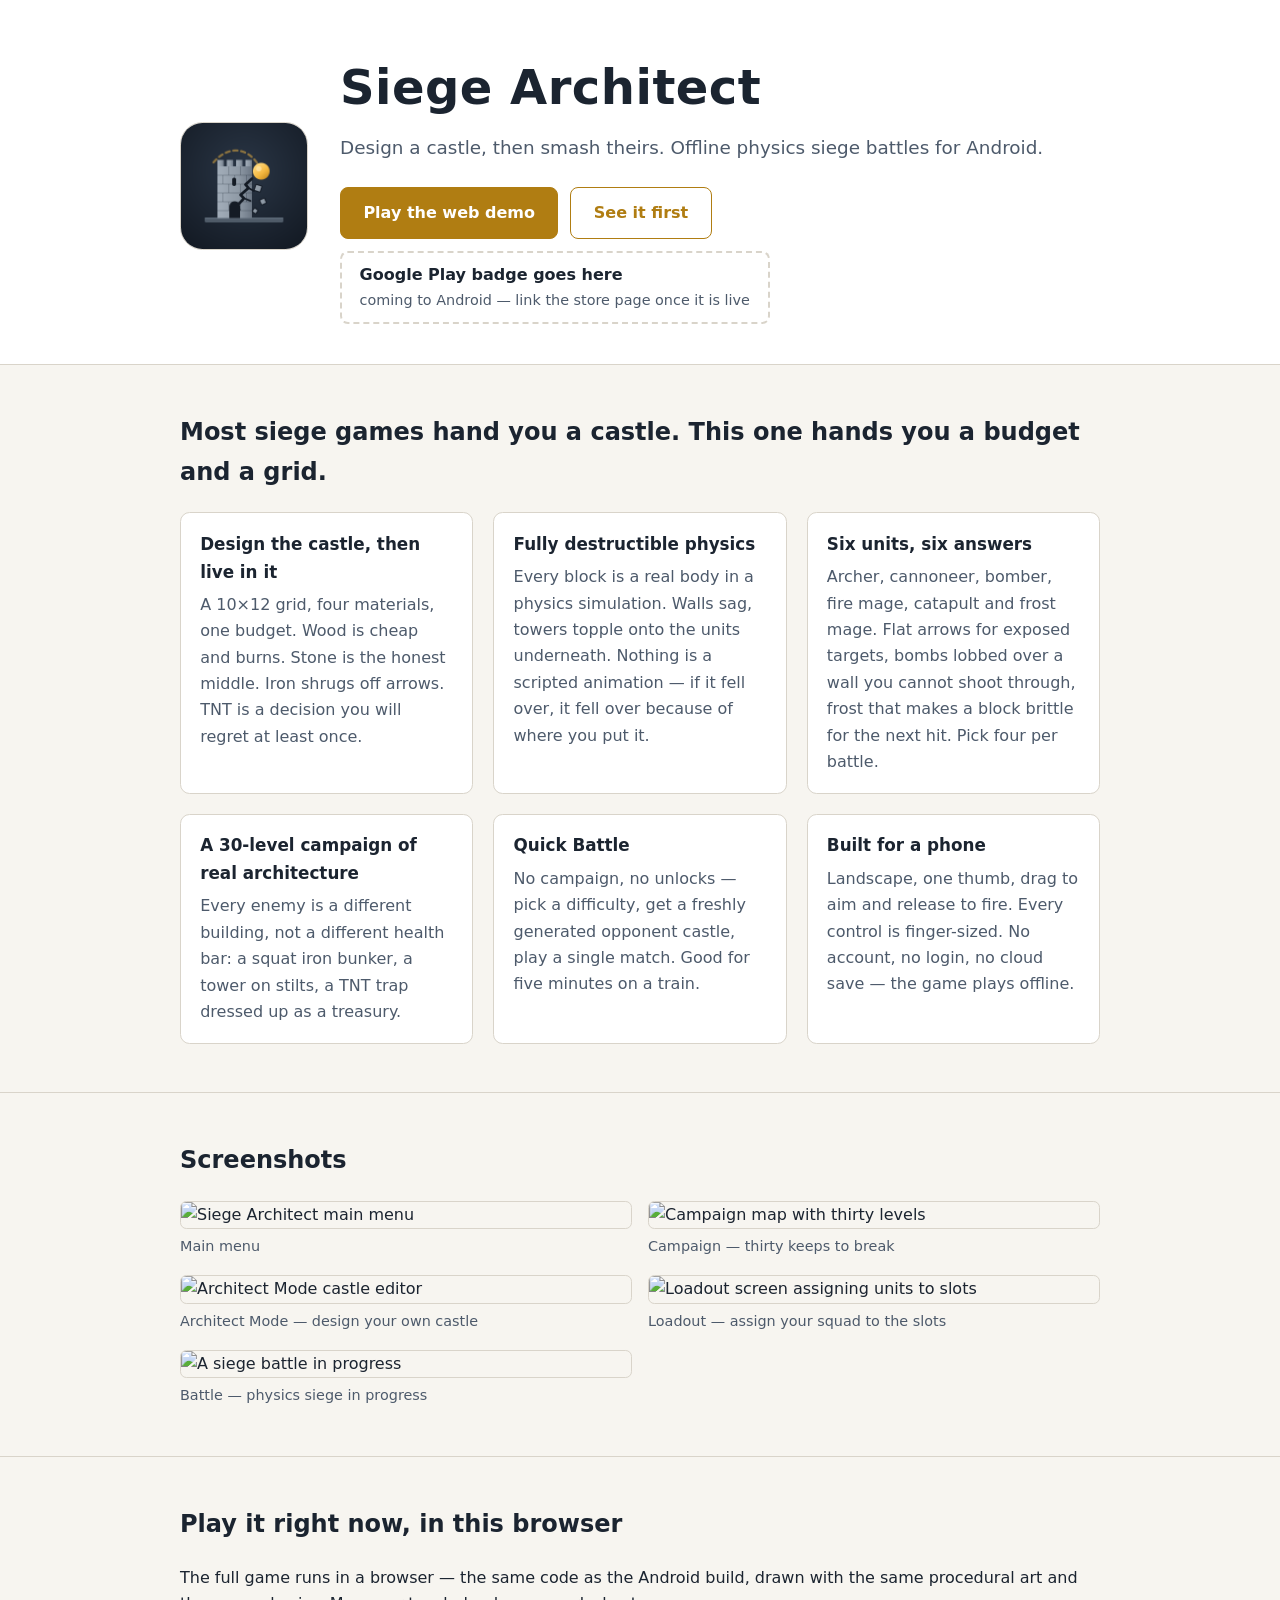
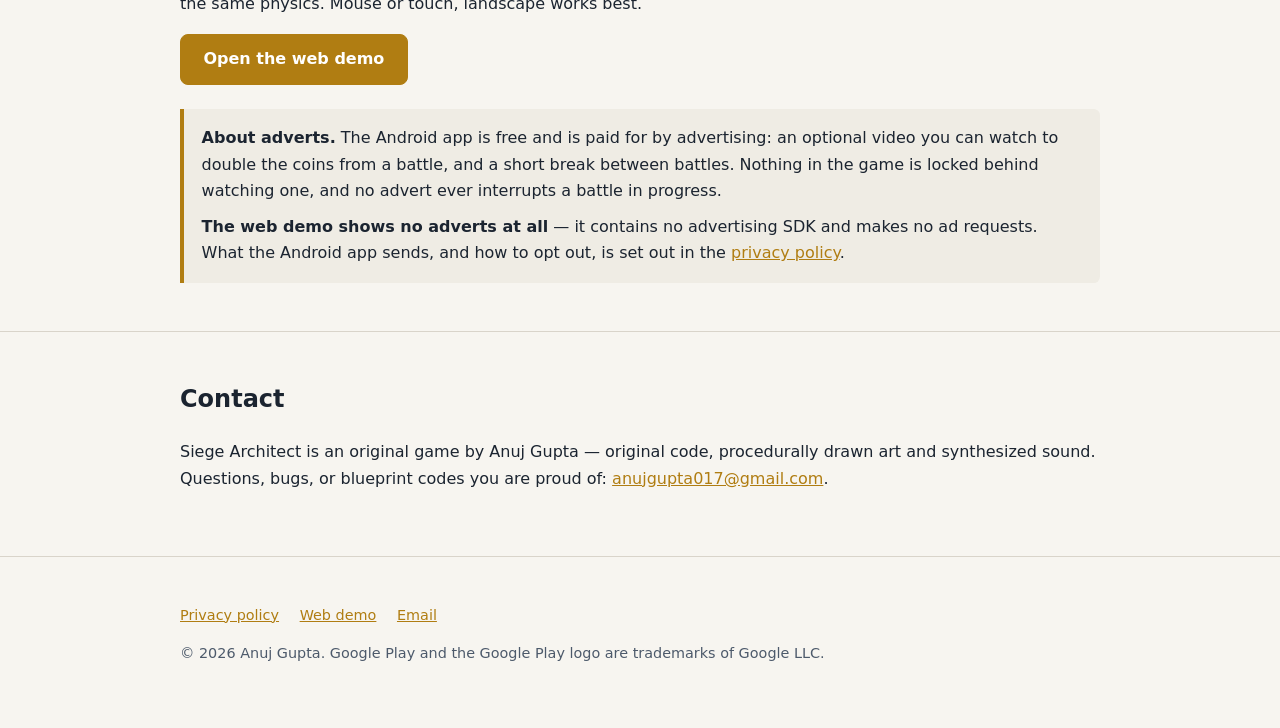
==== index.html @ a1d1ff63 "Add files via upload" ====
<!doctype html>
<html lang="en">
<head>
<meta charset="utf-8">
<meta name="viewport" content="width=device-width, initial-scale=1">
<title>Siege Architect — design a castle, then smash theirs</title>
<meta name="description" content="Siege Architect is a physics siege game for Android: design your own castle from a material budget, pick your squad, and fire arcing shots at a fully destructible enemy fortress. Play the demo in your browser.">
<link rel="icon" href="icon-512.png">
<meta property="og:title" content="Siege Architect">
<meta property="og:description" content="Design your own castle from a material budget, then find out whether you built better than your opponent did.">
<meta property="og:image" content="feature-graphic.png">
<meta property="og:type" content="website">
<style>
  :root {
    color-scheme: light dark;
    --bg: #f7f5f0;
    --panel: #ffffff;
    --panel-2: #efece4;
    --ink: #1b2430;
    --ink-dim: #4d5a6b;
    --rule: #d9d4ca;
    --accent: #b07d12;
    --accent-ink: #ffffff;
  }
  @media (prefers-color-scheme: dark) {
    :root {
      --bg: #141b25;
      --panel: #1b2430;
      --panel-2: #202b3a;
      --ink: #f5f1e8;
      --ink-dim: #a9b3c1;
      --rule: #2a3646;
      --accent: #f4b942;
      --accent-ink: #1b2430;
    }
  }
  * { box-sizing: border-box; }
  html { scroll-behavior: smooth; }
  body {
    margin: 0;
    background: var(--bg);
    color: var(--ink);
    font: 16px/1.65 "Trebuchet MS", Verdana, "Segoe UI", system-ui, sans-serif;
  }
  img { max-width: 100%; height: auto; display: block; }
  a { color: var(--accent); }
  .wrap { max-width: 60rem; margin: 0 auto; padding: 0 1.25rem; }

  /* Hero ------------------------------------------------------------- */
  .hero {
    background: var(--panel);
    border-bottom: 1px solid var(--rule);
    padding: 3rem 0 2.5rem;
  }
  .hero-grid {
    display: grid;
    gap: 2rem;
    grid-template-columns: 1fr;
    align-items: center;
  }
  @media (min-width: 52rem) {
    .hero-grid { grid-template-columns: 8rem 1fr; }
  }
  .hero img.icon {
    width: 8rem; height: 8rem;
    border-radius: 1.4rem;
    border: 1px solid var(--rule);
  }
  h1 { font-size: clamp(2rem, 6vw, 3rem); margin: 0 0 .35rem; letter-spacing: .01em; }
  .tagline { font-size: 1.15rem; color: var(--ink-dim); margin: 0 0 1.5rem; }
  .cta-row { display: flex; flex-wrap: wrap; gap: .75rem; align-items: center; }
  .btn {
    display: inline-block;
    padding: .8rem 1.4rem;
    border-radius: .5rem;
    text-decoration: none;
    font-weight: bold;
    border: 1px solid var(--accent);
    min-height: 3rem;
    line-height: 1.5rem;
  }
  .btn-primary { background: var(--accent); color: var(--accent-ink); }
  .btn-secondary { background: transparent; color: var(--accent); }
  /* Play badge placeholder — swap for the official badge once the app is live. */
  .badge-slot {
    display: inline-flex;
    align-items: center;
    gap: .6rem;
    padding: .6rem 1.1rem;
    border: 2px dashed var(--rule);
    border-radius: .5rem;
    color: var(--ink-dim);
    font-size: .9rem;
    min-height: 3rem;
  }
  .badge-slot strong { color: var(--ink); display: block; font-size: 1rem; }

  /* Sections --------------------------------------------------------- */
  section { padding: 3rem 0; border-bottom: 1px solid var(--rule); }
  h2 { font-size: 1.5rem; margin: 0 0 1.25rem; }
  h3 { font-size: 1.05rem; margin: 0 0 .35rem; }
  .features {
    display: grid;
    gap: 1.25rem;
    grid-template-columns: 1fr;
  }
  @media (min-width: 40rem) { .features { grid-template-columns: 1fr 1fr; } }
  @media (min-width: 60rem) { .features { grid-template-columns: 1fr 1fr 1fr; } }
  .feature {
    background: var(--panel);
    border: 1px solid var(--rule);
    border-radius: .6rem;
    padding: 1.1rem 1.2rem;
  }
  .feature p { margin: 0; color: var(--ink-dim); }

  .shots {
    display: grid;
    gap: 1rem;
    grid-template-columns: 1fr;
  }
  @media (min-width: 40rem) { .shots { grid-template-columns: 1fr 1fr; } }
  figure { margin: 0; }
  figure img { border: 1px solid var(--rule); border-radius: .4rem; }
  figcaption { color: var(--ink-dim); font-size: .9rem; margin-top: .4rem; }

  .note {
    background: var(--panel-2);
    border-left: 4px solid var(--accent);
    padding: 1rem 1.1rem;
    border-radius: 0 .4rem .4rem 0;
  }
  .note p { margin: 0 0 .6rem; }
  .note p:last-child { margin-bottom: 0; }

  footer { padding: 2rem 0 3rem; color: var(--ink-dim); font-size: .9rem; }
  footer a { margin-right: 1rem; }
</style>
</head>
<body>

<header class="hero">
  <div class="wrap hero-grid">
    <img class="icon" src="icon-512.png" alt="Siege Architect icon" width="512" height="512">
    <div>
      <h1>Siege Architect</h1>
      <p class="tagline">Design a castle, then smash theirs. Offline physics siege battles for Android.</p>
      <div class="cta-row">
        <a class="btn btn-primary" href="play/">Play the web demo</a>
        <a class="btn btn-secondary" href="#screenshots">See it first</a>
        <span class="badge-slot" title="Replace with the official Google Play badge once the app is published">
          <span>
            <strong>Google Play badge goes here</strong>
            coming to Android — link the store page once it is live
          </span>
        </span>
      </div>
    </div>
  </div>
</header>

<main>

  <section>
    <div class="wrap">
      <h2>Most siege games hand you a castle. This one hands you a budget and a grid.</h2>
      <div class="features">
        <div class="feature">
          <h3>Design the castle, then live in it</h3>
          <p>A 10×12 grid, four materials, one budget. Wood is cheap and burns. Stone is the
            honest middle. Iron shrugs off arrows. TNT is a decision you will regret at least
            once.</p>
        </div>
        <div class="feature">
          <h3>Fully destructible physics</h3>
          <p>Every block is a real body in a physics simulation. Walls sag, towers topple onto
            the units underneath. Nothing is a scripted animation — if it fell over, it fell
            over because of where you put it.</p>
        </div>
        <div class="feature">
          <h3>Six units, six answers</h3>
          <p>Archer, cannoneer, bomber, fire mage, catapult and frost mage. Flat arrows for
            exposed targets, bombs lobbed over a wall you cannot shoot through, frost that
            makes a block brittle for the next hit. Pick four per battle.</p>
        </div>
        <div class="feature">
          <h3>A 30-level campaign of real architecture</h3>
          <p>Every enemy is a different building, not a different health bar: a squat iron
            bunker, a tower on stilts, a TNT trap dressed up as a treasury.</p>
        </div>
        <div class="feature">
          <h3>Quick Battle</h3>
          <p>No campaign, no unlocks — pick a difficulty, get a freshly generated opponent
            castle, play a single match. Good for five minutes on a train.</p>
        </div>
        <div class="feature">
          <h3>Built for a phone</h3>
          <p>Landscape, one thumb, drag to aim and release to fire. Every control is
            finger-sized. No account, no login, no cloud save — the game plays offline.</p>
        </div>
      </div>
    </div>
  </section>

  <section id="screenshots">
    <div class="wrap">
      <h2>Screenshots</h2>
      <div class="shots">
        <figure>
          <img src="screenshots/01-menu.png" alt="Siege Architect main menu" loading="lazy">
          <figcaption>Main menu</figcaption>
        </figure>
        <figure>
          <img src="screenshots/02-campaign.png" alt="Campaign map with thirty levels" loading="lazy">
          <figcaption>Campaign — thirty keeps to break</figcaption>
        </figure>
        <figure>
          <img src="screenshots/03-architect.png" alt="Architect Mode castle editor" loading="lazy">
          <figcaption>Architect Mode — design your own castle</figcaption>
        </figure>
        <figure>
          <img src="screenshots/04-loadout.png" alt="Loadout screen assigning units to slots" loading="lazy">
          <figcaption>Loadout — assign your squad to the slots</figcaption>
        </figure>
        <figure>
          <img src="screenshots/05-battle.png" alt="A siege battle in progress" loading="lazy">
          <figcaption>Battle — physics siege in progress</figcaption>
        </figure>
      </div>
    </div>
  </section>

  <section>
    <div class="wrap">
      <h2>Play it right now, in this browser</h2>
      <p>
        The full game runs in a browser — the same code as the Android build, drawn with the
        same procedural art and the same physics. Mouse or touch, landscape works best.
      </p>
      <p class="cta-row"><a class="btn btn-primary" href="play/">Open the web demo</a></p>
      <div class="note" style="margin-top:1.5rem">
        <p><strong>About adverts.</strong> The Android app is free and is paid for by
          advertising: an optional video you can watch to double the coins from a battle, and
          a short break between battles. Nothing in the game is locked behind watching one,
          and no advert ever interrupts a battle in progress.</p>
        <p><strong>The web demo shows no adverts at all</strong> — it contains no advertising
          SDK and makes no ad requests. What the Android app sends, and how to opt out, is set
          out in the <a href="privacy.html">privacy policy</a>.</p>
      </div>
    </div>
  </section>

  <section>
    <div class="wrap">
      <h2>Contact</h2>
      <p>
        Siege Architect is an original game by Anuj Gupta — original code, procedurally drawn
        art and synthesized sound. Questions, bugs, or blueprint codes you are proud of:
        <a href="mailto:anujgupta017@gmail.com">anujgupta017@gmail.com</a>.
      </p>
    </div>
  </section>

</main>

<footer>
  <div class="wrap">
    <p>
      <a href="privacy.html">Privacy policy</a>
      <a href="play/">Web demo</a>
      <a href="mailto:anujgupta017@gmail.com">Email</a>
    </p>
    <p>&copy; 2026 Anuj Gupta. Google Play and the Google Play logo are trademarks of Google LLC.</p>
  </div>
</footer>

</body>
</html>
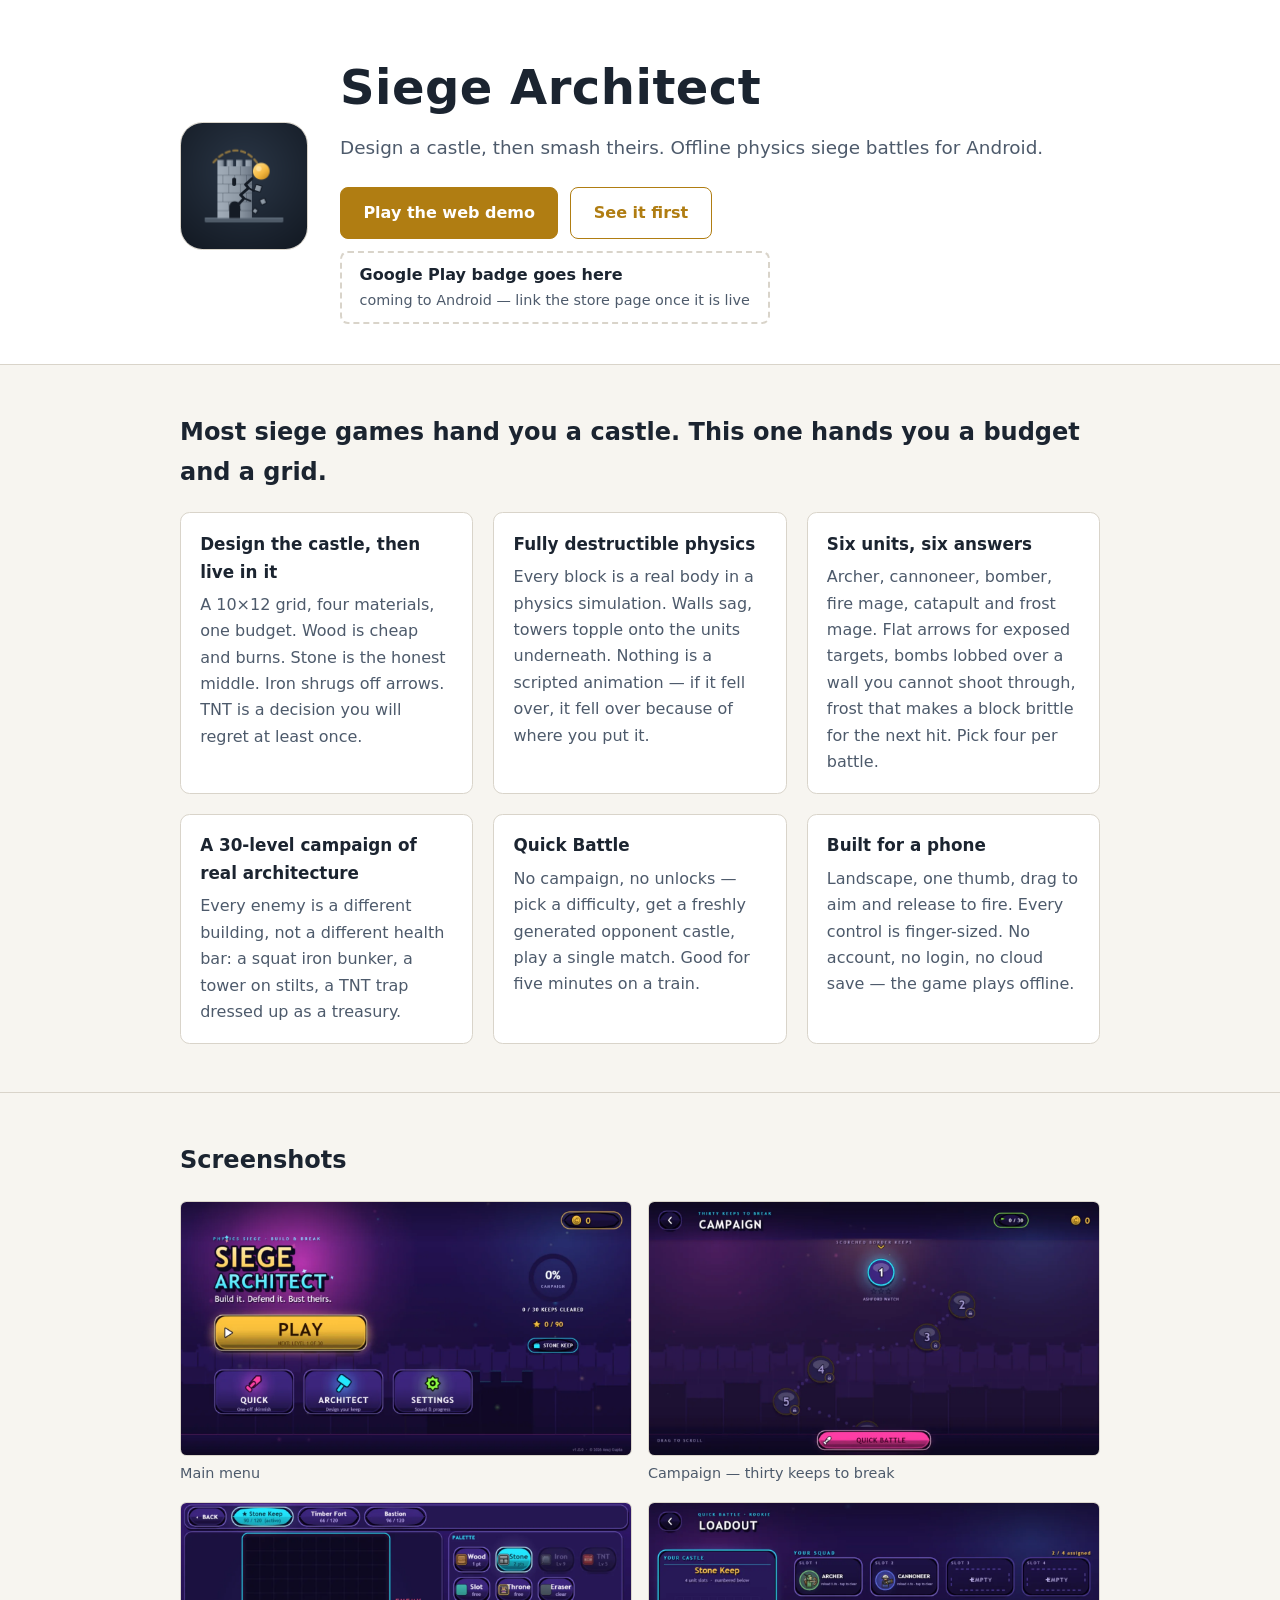
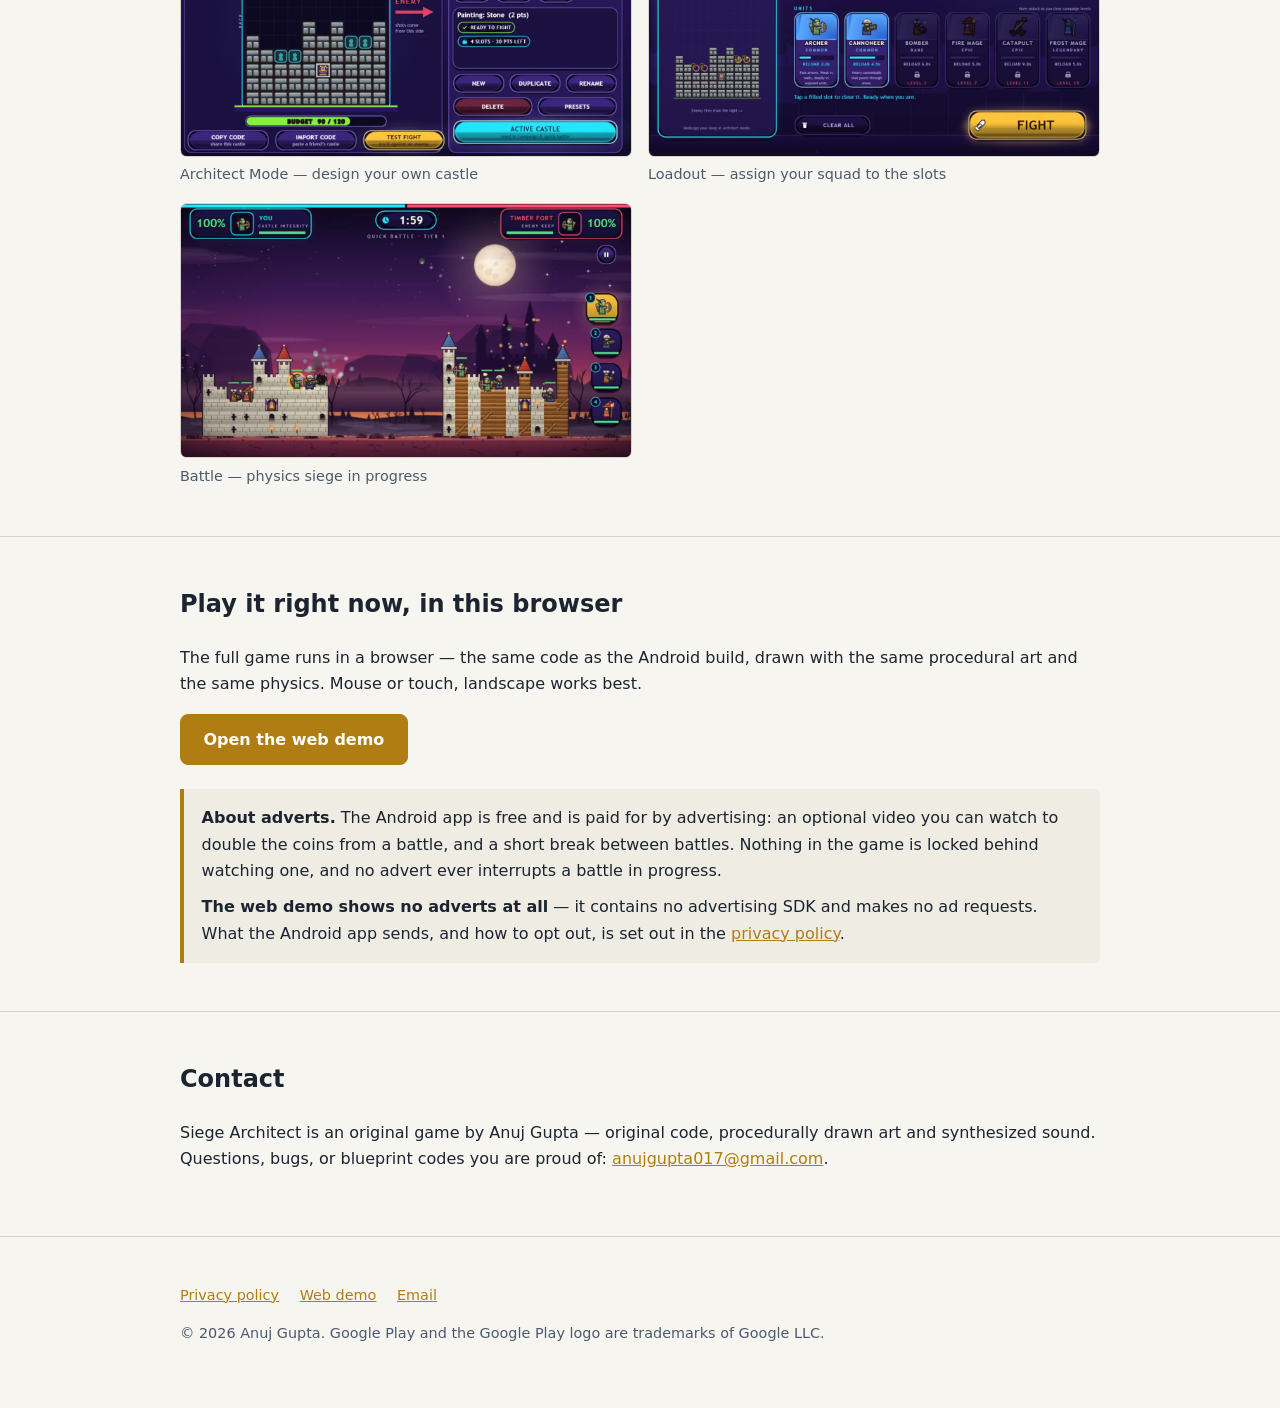
==== commit 19f71112: "Add files via upload" ====
--- a/index.html
+++ b/index.html
@@ -207,23 +207,23 @@
       <h2>Screenshots</h2>
       <div class="shots">
         <figure>
-          <img src="screenshots/01-menu.png" alt="Siege Architect main menu" loading="lazy">
+          <img src="screenshots/01-menu.webp" alt="Siege Architect main menu" loading="lazy">
           <figcaption>Main menu</figcaption>
         </figure>
         <figure>
-          <img src="screenshots/02-campaign.png" alt="Campaign map with thirty levels" loading="lazy">
+          <img src="screenshots/02-campaign.webp" alt="Campaign map with thirty levels" loading="lazy">
           <figcaption>Campaign — thirty keeps to break</figcaption>
         </figure>
         <figure>
-          <img src="screenshots/03-architect.png" alt="Architect Mode castle editor" loading="lazy">
+          <img src="screenshots/03-architect.webp" alt="Architect Mode castle editor" loading="lazy">
           <figcaption>Architect Mode — design your own castle</figcaption>
         </figure>
         <figure>
-          <img src="screenshots/04-loadout.png" alt="Loadout screen assigning units to slots" loading="lazy">
+          <img src="screenshots/04-loadout.webp" alt="Loadout screen assigning units to slots" loading="lazy">
           <figcaption>Loadout — assign your squad to the slots</figcaption>
         </figure>
         <figure>
-          <img src="screenshots/05-battle.png" alt="A siege battle in progress" loading="lazy">
+          <img src="screenshots/05-battle.webp" alt="A siege battle in progress" loading="lazy">
           <figcaption>Battle — physics siege in progress</figcaption>
         </figure>
       </div>
